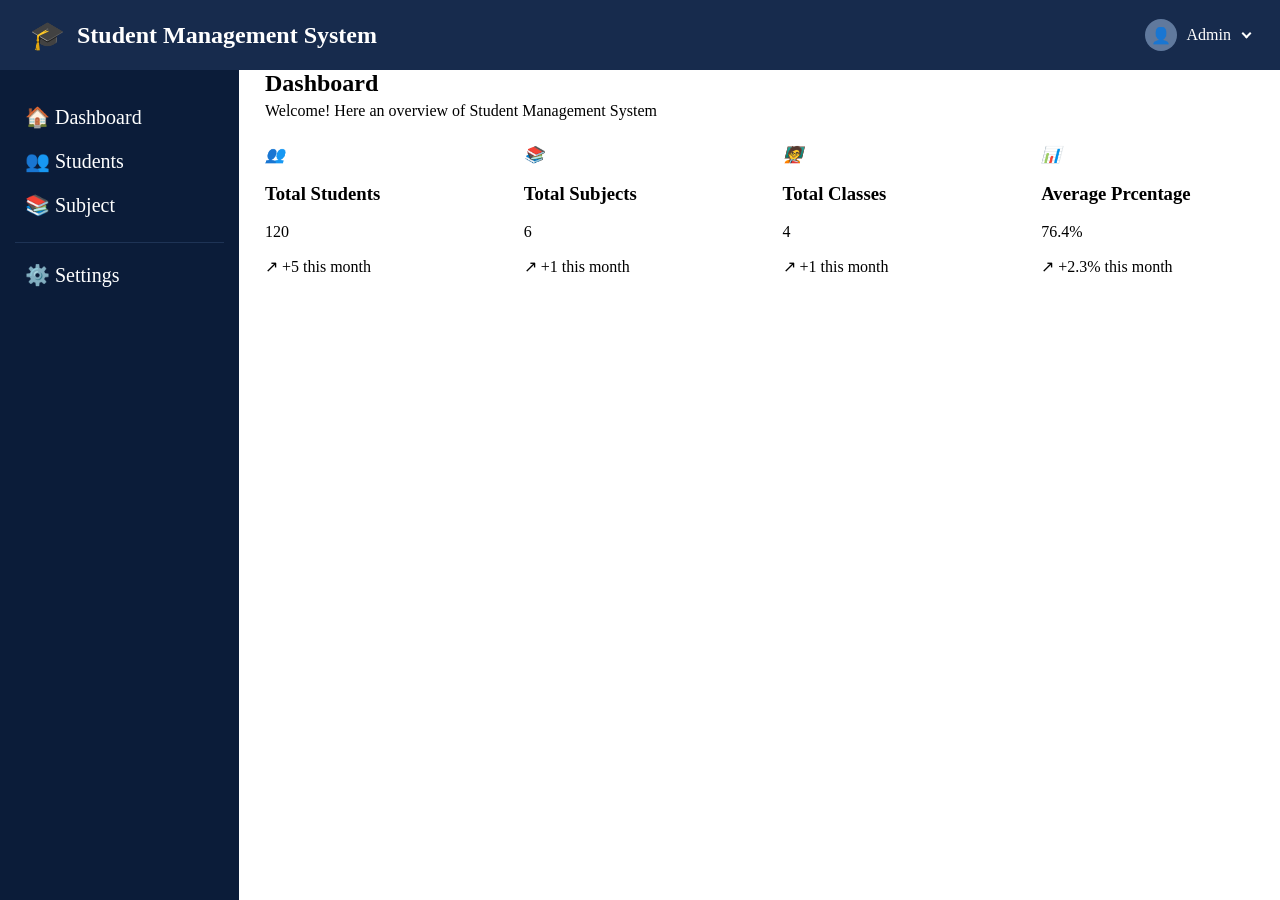
==== forntend/index.html @ 5d5eb93b "making new project" ====
<!DOCTYPE html>
<html lang="en">
<head>
    <meta charset="UTF-8">
    <meta name="viewport" content="width=device-width, initial-scale=1.0">
    <title>Student Management System</title>
    <link rel="stylesheet" href="style.css">
</head>
<body>
    <header class="top-header">

     <div class="logo-section">
         <span>🎓</span>
         <h2>Student Management System</h2>
     </div>

     <div class="profile">
         <div class="profile-icon">👤</div>

         <span>Admin</span>

         <span class="arrow"></span>
     </div>
     

    </header>
    <aside class="side-bar">
        <nav class="navigation">
            <a href="#" class="nav-item">🏠   Dashboard</a>
            <a href="#" class="nav-item">👥   Students</a>
            <a href="#" class="nav-item">📚   Subject</a>
            <a href="#" class="nav-item settings-item">⚙️   Settings</a>
        </nav>
    </aside>
    <main class="main-content">
        <div class="a1">
            <h2>Dashboard</h2>
            <p>Welcome! Here an overview of Student Management System</p>
        </div>
        <div class="stats">
            <div class="total-students">
                <i>👥</i>
                <h3>Total Students</h3>
                <p>120</p>
                <span class="change1">↗ +5 this month</span>
            </div>
            <div class="total-subjects">
                <i>📚</i>
                <h3>Total Subjects</h3>
                <p>6</p>
                <span class="change2">↗ +1 this month</span>
            </div>
            <div class="total-classes">
                <i>🧑‍🏫</i>
                <h3>Total Classes</h3>
                <p>4</p>
                <span class="change3">↗ +1 this month</span>
            </div>
            <div class="average-prcentage">
                <i>📊</i>
                <h3>Average Prcentage</h3>
                <p>76.4%</p>
                <span class="change4">↗ +2.3% this month</span>
            </div>
        </div>
    </main>
</body>

</html>
---- forntend/style.css ----
* {
    box-sizing: border-box;
}
body {
    margin: 0;
    height: 100%;
    overflow: hidden;
}
/* ===Header=== */
.top-header{
    position: fixed;
    top:0;
    width: 100%;
    height: 70px;
    display: flex;
    align-items: center;
    justify-content: space-between;
    padding: 0 30px;
    background: #172b4d;
    color: white;
    z-index: 1000;
}
.logo-section {
    display: flex;
    align-items: center;
    gap: 12px;
}
.logo-section span{
    font-size: 28px;
}
.logo-section h2 {
    margin: 0;
}
.profile{
    display: flex;
    align-items: center;
    gap:10px;
    cursor: pointer;
}
.profile-icon{
    width: 32px;
    height: 32px;
    border-radius: 50%;
    background: #60799d;
    display: flex;
    align-items: center;
    justify-content: center;
}
.arrow{
    width: 7px;
    height: 7px;
    border-right: 2px solid white;
    border-bottom: 2px solid white;
    transform: rotate(45deg);
    margin-left: 2px;
    margin-top: -4px;

}

/* ===Side Bar=== */
.side-bar{
    position: fixed;
    left: 0;
    top: 70px;
    width: 240px; 
    height:calc(100vh - 70px);
    background-color: #0b1c39;
    border-right: 1px solid white;
    padding: 25px 15px;
    display: flex;
    flex-direction: column;
    z-index: 999;
}
.nav-item{
    text-decoration: none;
    display: flex;
    align-items: center;
    font-size: 20px;
    gap:8px;
    padding: 10px;
    color: white;
    transition: 0.2s;
}
.nav-item:hover {
    background: #21262d;
    color: #f0f6fc; 
}
.nav-item.active {
    background: #238636; 
    color: white; 
}
.nav-item:last-child {
    border-top: 1px solid #1e3355;
    margin-top: 15px;
    padding-top: 20px;
}

/* ===Main=== */
.main-content{
    margin-left: 240px;
    margin-top: 60px;
    padding-left: 25px;
    padding-top: 10px;
    height: calc(100vh - 70px);
    overflow-y: auto;
}
.a1 h2{
    margin: 0 0 5px 0;
}
.a1 p{
    margin: 0;
}
/* .stats{
    display: flex;
    justify-content: space-between;
    align-items: center;
    margin-bottom: 30px;
    padding: 25px;
    background: #161b22; 
    border: 1px solid #30363d; 
    border-radius: 12px;
} */
.stats {
    display: grid;
    grid-template-columns: repeat(4, 1fr);
    gap: 20px;
    margin-top: 25px;
}
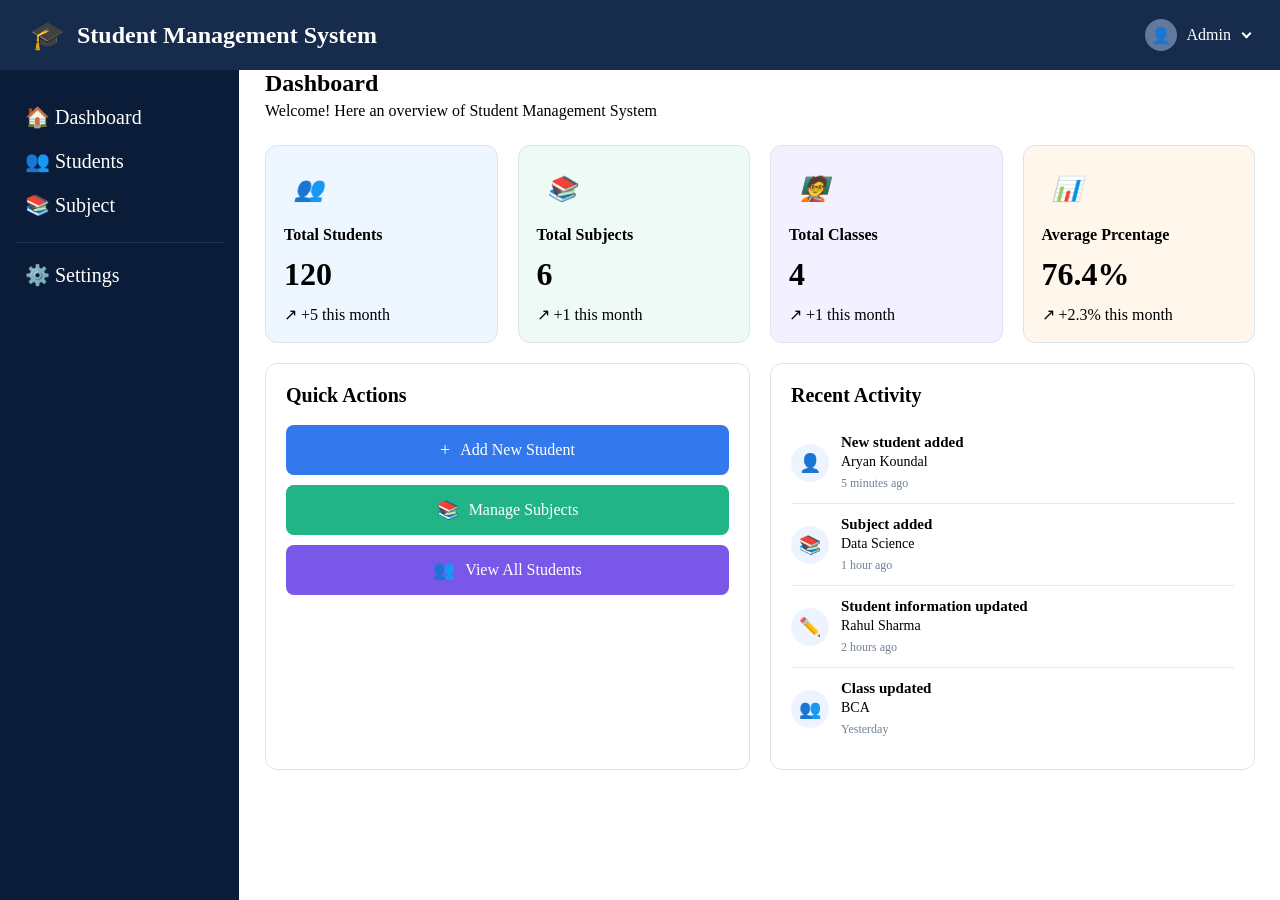
==== commit c0ca55d7: "progressing" ====
--- a/forntend/index.html
+++ b/forntend/index.html
@@ -27,16 +27,18 @@
     <aside class="side-bar">
         <nav class="navigation">
             <a href="#" class="nav-item">🏠   Dashboard</a>
-            <a href="#" class="nav-item">👥   Students</a>
+            <a href="Students.html" class="nav-item">👥   Students</a>
             <a href="#" class="nav-item">📚   Subject</a>
-            <a href="#" class="nav-item settings-item">⚙️   Settings</a>
+            <a href="settings.html" class="nav-item settings-item">⚙️   Settings</a>
         </nav>
     </aside>
     <main class="main-content">
+        <!-- ===Header=== -->
         <div class="a1">
             <h2>Dashboard</h2>
             <p>Welcome! Here an overview of Student Management System</p>
         </div>
+        <!-- ===Stats Card=== -->
         <div class="stats">
             <div class="total-students">
                 <i>👥</i>
@@ -56,13 +58,74 @@
                 <p>4</p>
                 <span class="change3">↗ +1 this month</span>
             </div>
-            <div class="average-prcentage">
+            <div class="average-percentage">
                 <i>📊</i>
                 <h3>Average Prcentage</h3>
                 <p>76.4%</p>
                 <span class="change4">↗ +2.3% this month</span>
             </div>
         </div>
+      <div class="dashboard-bottom">
+        <!-- ===Quick Actions -->
+         <div class="quick-actions">
+             <h3>Quick Actions</h3>
+             <a href="#" class="new-student">
+             <span class="action-icon">+</span>
+             <span >Add New Student</span>
+             </a>
+             <a href="#" class="manage-sub">
+             <span class="action-icon">📚</span>
+             <span >Manage Subjects</span>
+             </a>
+             <a href="#" class="all-students">
+             <span class="action-icon">👥</span>
+             <span >View All Students</span>
+             </a>
+         </div>
+         <div class="recent-activity">
+        <!-- ===Recent Activity Tab=== -->
+       <div class="recent-activity-tab">
+         <h3>Recent Activity</h3>
+
+         <div class="activity-item">
+           <span class="activity-icon">👤</span>
+           <div>
+             <strong>New student added</strong>
+             <p>Aryan Koundal</p>
+             <small>5 minutes ago</small>
+           </div>
+         </div>
+
+          <div class="activity-item">
+            <span class="activity-icon">📚</span>
+            <div>
+             <strong>Subject added</strong>
+             <p>Data Science</p>
+             <small>1 hour ago</small>
+            </div>
+          </div>
+
+          <div class="activity-item">
+            <span class="activity-icon">✏️</span>
+            <div>
+             <strong>Student information updated</strong>
+             <p>Rahul Sharma</p>
+             <small>2 hours ago</small>
+            </div>
+          </div>
+
+         <div class="activity-item">
+           <span class="activity-icon">👥</span>
+           <div>
+             <strong>Class updated</strong>
+             <p>BCA</p>
+             <small>Yesterday</small>
+           </div>
+          </div>
+       </div>
+      </div>
+
+</div>
     </main>
 </body>
 
--- a/forntend/style.css
+++ b/forntend/style.css
@@ -1,3 +1,12 @@
+.coming-soon-page {
+    display: flex;
+    justify-content: center;
+    align-items: center;
+    min-height: calc(100vh - 70px);
+}
+.coming-soon{
+    font-size: 100px;
+}
 * {
     box-sizing: border-box;
 }
@@ -99,10 +108,13 @@
 .main-content{
     margin-left: 240px;
     margin-top: 60px;
-    padding-left: 25px;
-    padding-top: 10px;
+    /* padding-left: 25px;
+    padding-top: 10px; */
+    padding: 10px 25px 25px;
     height: calc(100vh - 70px);
+    width: calc(100%-240px);
     overflow-y: auto;
+    overflow-x: hidden;
 }
 .a1 h2{
     margin: 0 0 5px 0;
@@ -125,4 +137,297 @@
     grid-template-columns: repeat(4, 1fr);
     gap: 20px;
     margin-top: 25px;
+    width: 100%;
+}
+
+/* ===Common card styling=== */
+.total-students,
+.total-subjects,
+.total-classes,
+.average-percentage{
+    padding: 18px;
+    border-radius: 12px;
+    min-height: 140px;
+    min-width: 0;
+    border:1px solid #dce4ee
+}
+.total-students{
+    background: #eef6ff;
+}
+.total-subjects{
+    background: #edfaf5;
+}
+.total-classes{
+    background: #f3f0ff;
+}
+.average-percentage{
+    background: #fff7eb;
+}
+.stats i {
+    display: flex;
+    align-items: center;
+    justify-content: center;
+
+    width: 50px;
+    height: 50px;
+
+    border-radius: 50%;
+    font-size: 24px;
+
+    margin-bottom: 12px;
+}
+
+/* Card headings */
+.stats h3 {
+    margin: 0 0 12px 0;
+    font-size: 16px;
+}
+
+/* Large number */
+.stats p {
+    margin: 0 0 12px 0;
+    font-size: 32px;
+    font-weight: bold;
+}
+
+/* Monthly change */
+.change {
+    color: #20b486;
+    font-size: 14px;
+}
+
+.arrow-up {
+    font-size: 18px;
+    font-weight: bold;
+}
+
+/* === Dashboard Bottom === */
+
+.dashboard-bottom {
+    display: grid;
+    grid-template-columns: 1fr 1fr;
+    gap: 20px;
+    margin-top: 20px;
+}
+
+/* === Quick Actions === */
+.quick-actions {
+    border: 1px solid #dce4ee;
+    border-radius: 12px;
+    padding: 20px;
+    background: white;
+}
+.quick-actions h3 {
+    margin: 0 0 18px 0;
+    font-size: 20px;
+}
+.quick-actions a {
+    display: flex;
+    align-items: center;
+    justify-content: center;
+    gap: 10px;
+    height: 50px;
+    margin-bottom: 10px;
+    border-radius: 8px;
+    text-decoration: none;
+    color: white;
+}
+.new-student {
+    background: #3478ed;
+}
+.manage-sub {
+    background: #20b486;
+}
+.all-students {
+    background: #7957e8;
+}
+.action-icon {
+    font-size: 18px;
+}
+
+
+/* === Recent Activity === */
+.recent-activity {
+    border: 1px solid #dce4ee;
+    border-radius: 12px;
+    padding: 20px;
+    background: white;
+}
+.recent-activity h3 {
+    margin: 0 0 15px 0;
+    font-size: 20px;
+}
+.activity-item {
+    display: flex;
+    align-items: center;
+    gap: 12px;
+    padding: 12px 0;
+    border-bottom: 1px solid #e5eaf0;
+}
+.activity-item:last-child {
+    border-bottom: none;
+}
+.activity-icon {
+    width: 38px;
+    height: 38px;
+    display: flex;
+    align-items: center;
+    justify-content: center;
+    border-radius: 50%;
+    background: #eef4ff;
+    font-size: 18px;
+}
+.activity-item strong {
+    display: block;
+    font-size: 15px;
+}
+.activity-item p {
+    margin: 3px 0;
+    font-size: 14px;
+}
+.activity-item small {
+    color: #718096;
+    font-size: 12px;
+}
+
+/* =====Students Section===== */
+.s1{
+    display: flex;
+    justify-content: space-between;
+    align-items: center;
+}
+.s1 h2 {
+    margin: 0 0 5px 0;
+}
+.s1 p {
+    margin: 0;
+}
+.add-student {
+    background: #287cf0;
+    color: white;
+    border: none;
+    border-radius: 6px;
+    padding: 10px 18px;
+    font-size: 14px;
+    cursor: pointer;
+    display: flex;
+    align-items: center;
+    gap: 8px;
+}
+.add-student:hover{
+    color: #072044;
+    background-color: #566277;
+}
+.add-student span {
+    font-size: 18px;
+}
+
+/* ===Search and Filter=== */
+.student-filters {
+    display: flex;
+    gap: 20px;
+    margin-top: 25px;
+    margin-bottom: 25px;
+}
+.search-box {
+    flex: 1;
+    display: flex;
+    align-items: center;
+    gap: 10px;
+    padding: 12px 15px;
+    border: 1px solid #dce4ee;
+    border-radius: 7px;
+    background: white;
+}
+.search-box input {
+    width: 100%;
+    border: none;
+    outline: none;
+    font-size: 14px;
+}
+.class-filter {
+    width: 30%;
+    display: flex;
+    align-items: center;
+    gap: 10px;
+    padding: 12px 15px;
+    border: 1px solid #dce4ee;
+    border-radius: 7px;
+    background: white;
+}
+.class-filter select {
+    width: 100%;
+    border: none;
+    outline: none;
+    background: white;
+    font-size: 14px;
+}
+
+/* ===Student Table=== */
+.student-table {
+    width: 100%;
+    margin-top: 20px;
+    background: white;
+    border: 1px solid #e1e8f0;
+    border-radius: 8px;
+    overflow-x: auto;
+}
+.student-table table {
+    width: 100%;
+    border-collapse: collapse;
+}
+.student-table th {
+    background: #f1f5f9;
+    color: #172b4d;
+    text-align: left;
+    padding: 16px 14px;
+    font-size: 14px;
+    font-weight: 600;
+}
+.student-table td {
+    padding: 14px;
+    border-top: 1px solid #e5eaf0;
+    color: #344563;
+    font-size: 14px;
+}
+.student-row:hover {
+    background: #ebeff5;
+}
+.student-actions {
+    white-space: nowrap;
+}
+.view-btn {
+    background: #287cf0;
+    color: white;
+    border: none;
+    border-radius: 6px;
+    padding: 8px 18px;
+    cursor: pointer;
+    margin-right: 8px;
+}
+.edit-btn {
+    background: white;
+    color: #344563;
+    border: 1px solid #dce4ee;
+    border-radius: 6px;
+    padding: 8px 18px;
+    cursor: pointer;
+    margin-right: 8px;
+}
+.delete-btn {
+    background: #fff5f5;
+    color: #ef4444;
+    border: 1px solid #ffd5d5;
+    border-radius: 6px;
+    padding: 8px 12px;
+    cursor: pointer;
+}
+.view-btn:hover {
+    background: #1769d5;
+}
+.edit-btn:hover {
+    background: #f1f5f9;
+}
+.delete-btn:hover {
+    background: #ffe5e5;
 }
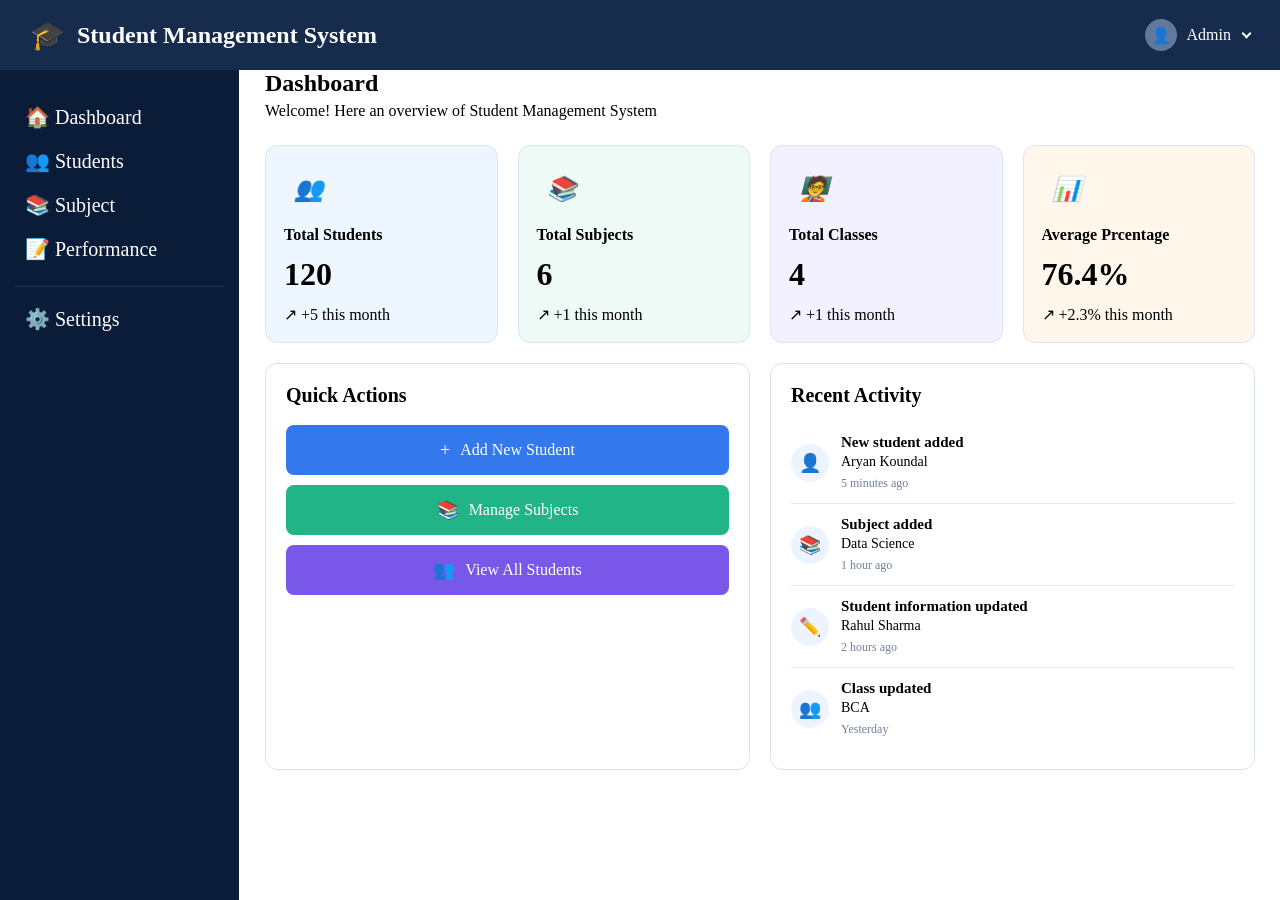
==== commit 4bfbaef0: "making marks section" ====
--- a/forntend/index.html
+++ b/forntend/index.html
@@ -28,7 +28,8 @@
         <nav class="navigation">
             <a href="#" class="nav-item">🏠   Dashboard</a>
             <a href="Students.html" class="nav-item">👥   Students</a>
-            <a href="#" class="nav-item">📚   Subject</a>
+            <a href="subjects.html" class="nav-item">📚   Subject</a>
+            <a href="marks.html" class="nav-item">📝   Performance</a>
             <a href="settings.html" class="nav-item settings-item">⚙️   Settings</a>
         </nav>
     </aside>
@@ -69,15 +70,15 @@
         <!-- ===Quick Actions -->
          <div class="quick-actions">
              <h3>Quick Actions</h3>
-             <a href="#" class="new-student">
+             <a href="students.html" class="new-student">
              <span class="action-icon">+</span>
              <span >Add New Student</span>
              </a>
-             <a href="#" class="manage-sub">
+             <a href="subjects.html" class="manage-sub">
              <span class="action-icon">📚</span>
              <span >Manage Subjects</span>
              </a>
-             <a href="#" class="all-students">
+             <a href="students.html" class="all-students">
              <span class="action-icon">👥</span>
              <span >View All Students</span>
              </a>
@@ -128,5 +129,5 @@
 </div>
     </main>
 </body>
-
+<script src="script.js"></script>
 </html>
--- a/forntend/style.css
+++ b/forntend/style.css
@@ -430,4 +430,1078 @@
 }
 .delete-btn:hover {
     background: #ffe5e5;
-}+}
+
+/* ===Subject Table=== */
+.subject-table {
+    width: 100%;
+    margin-top: 20px;
+    background: white;
+    border: 1px solid #e1e8f0;
+    border-radius: 8px;
+    overflow-x: auto;
+}
+.subject-table table {
+    width: 100%;
+    border-collapse: collapse;
+}
+.subject-table th {
+    background: #f1f5f9;
+    color: #172b4d;
+    text-align: left;
+    padding: 16px 14px;
+    font-size: 14px;
+    font-weight: 600;
+}
+.subject-table td {
+    padding: 14px;
+    border-top: 1px solid #e5eaf0;
+    color: #344563;
+    font-size: 14px;
+}
+.subject-row:hover {
+    background: #ebeff5;
+}
+.subject-actions {
+    white-space: nowrap;
+}
+
+/* ===Add Student=== */
+.student-modal {
+    display: none;
+
+    position: fixed;
+    top: 0;
+    left: 0;
+
+    width: 100%;
+    height: 100%;
+
+    background: rgba(0, 0, 0, 0.5);
+
+    align-items: center;
+    justify-content: center;
+
+    z-index: 1000;
+}
+.student-modal-content {
+    width: 450px;
+    max-width: 90%;
+
+    background: white;
+    border-radius: 10px;
+
+    padding: 25px;
+
+    box-shadow: 0 10px 30px rgba(0, 0, 0, 0.2);
+}
+.modal-header {
+    display: flex;
+    align-items: center;
+    justify-content: space-between;
+
+    margin-bottom: 20px;
+}
+
+.modal-header h2 {
+    margin: 0;
+}
+
+.close-modal {
+    border: none;
+    background: none;
+
+    font-size: 28px;
+    cursor: pointer;
+}
+.form-group {
+    display: flex;
+    flex-direction: column;
+
+    margin-bottom: 15px;
+}
+
+.form-group label {
+    margin-bottom: 6px;
+    font-weight: 600;
+}
+
+.form-group input,
+.form-group select {
+    padding: 10px;
+
+    border: 1px solid #d5dce5;
+    border-radius: 6px;
+
+    font-size: 14px;
+}
+
+.form-group input:focus,
+.form-group select:focus {
+    outline: none;
+    border-color: #3b82f6;
+}
+.modal-actions {
+    display: flex;
+    justify-content: flex-end;
+
+    gap: 10px;
+    margin-top: 20px;
+}
+
+.cancel-btn,
+.save-btn {
+    padding: 10px 18px;
+
+    border-radius: 6px;
+    cursor: pointer;
+
+    font-size: 14px;
+}
+
+.cancel-btn {
+    background: white;
+    border: 1px solid #d5dce5;
+}
+
+.save-btn {
+    background: #3b82f6;
+    color: white;
+    border: none;
+}
+
+/* === Edit Student Modal === */
+
+#edit-student-modal {
+    display: none;
+}
+
+/* Modal background */
+.student-modal {
+    position: fixed;
+    top: 0;
+    left: 0;
+
+    width: 100%;
+    height: 100%;
+
+    background: rgba(0, 0, 0, 0.5);
+
+    align-items: center;
+    justify-content: center;
+
+    z-index: 1000;
+}
+
+/* Modal box */
+.student-modal-content {
+    width: 450px;
+    max-width: 90%;
+    max-height: 90vh;
+    overflow-y: auto;
+
+    background: white;
+    border-radius: 10px;
+    padding: 25px;
+
+    box-shadow: 0 10px 30px rgba(0, 0, 0, 0.2);
+}
+
+/* Modal heading */
+.modal-header {
+    display: flex;
+    align-items: center;
+    justify-content: space-between;
+
+    margin-bottom: 20px;
+}
+
+.modal-header h2 {
+    margin: 0;
+}
+
+/* Close button */
+.close-modal {
+    border: none;
+    background: none;
+
+    font-size: 28px;
+    cursor: pointer;
+}
+
+/* Form fields */
+.form-group {
+    display: flex;
+    flex-direction: column;
+
+    margin-bottom: 15px;
+}
+
+.form-group label {
+    margin-bottom: 6px;
+    font-weight: 600;
+}
+
+.form-group input,
+.form-group select {
+    padding: 10px;
+
+    border: 1px solid #d5dce5;
+    border-radius: 6px;
+
+    font-size: 14px;
+}
+
+.form-group input:focus,
+.form-group select:focus {
+    outline: none;
+    border-color: #3b82f6;
+}
+
+/* Modal buttons */
+.modal-actions {
+    display: flex;
+    justify-content: flex-end;
+
+    gap: 10px;
+    margin-top: 20px;
+}
+
+.cancel-btn,
+.save-btn {
+    padding: 10px 18px;
+
+    border-radius: 6px;
+    cursor: pointer;
+
+    font-size: 14px;
+}
+
+.cancel-btn {
+    background: white;
+    border: 1px solid #d5dce5;
+}
+
+.save-btn {
+    background: #3b82f6;
+    color: white;
+    border: none;
+}
+
+.save-btn:hover {
+    background: #2563eb;
+}
+
+.cancel-btn:hover {
+    background: #f1f5f9;
+}
+
+/* ===Add Subject=== */
+
+.subject-modal {
+    display: none;
+    position: fixed;
+    top: 0;
+    left: 0;
+    width: 100%;
+    height: 100%;
+    background: rgba(0, 0, 0, 0.5);
+
+    align-items: center;
+    justify-content: center;
+
+    z-index: 1100;
+}
+
+/* Modal Box */
+
+.subject-modal-content {
+    width: 500px;
+    max-width: 90%;
+    background: white;
+    border-radius: 10px;
+    padding: 25px;
+    box-shadow: 0 10px 30px rgba(0, 0, 0, 0.2);
+}
+
+/* Modal Header */
+
+.subject-modal-header {
+    display: flex;
+    align-items: center;
+    justify-content: space-between;
+    margin-bottom: 25px;
+}
+
+.subject-modal-header h2 {
+    margin: 0;
+    color: #172b4d;
+    font-size: 22px;
+}
+
+/* Close Button */
+
+.close-subject-modal {
+    border: none;
+    background: none;
+    font-size: 28px;
+    color: #718096;
+    cursor: pointer;
+    line-height: 1;
+}
+
+.close-subject-modal:hover {
+    color: #172b4d;
+}
+
+/* Form */
+
+#subject-form {
+    display: flex;
+    flex-direction: column;
+    gap: 18px;
+}
+
+/* Form Group */
+
+.form-group {
+    display: flex;
+    flex-direction: column;
+    gap: 7px;
+}
+
+.form-group label {
+    font-size: 14px;
+    font-weight: 600;
+    color: #344563;
+}
+
+.form-group input,
+.form-group textarea {
+    width: 100%;
+    padding: 11px 12px;
+    border: 1px solid #dce4ee;
+    border-radius: 6px;
+    outline: none;
+    font-size: 14px;
+    font-family: inherit;
+}
+
+.form-group input:focus,
+.form-group textarea:focus {
+    border-color: #287cf0;
+}
+
+.form-group textarea {
+    resize: vertical;
+}
+
+/* Form Buttons */
+
+.subject-form-actions {
+    display: flex;
+    justify-content: flex-end;
+    gap: 10px;
+    margin-top: 5px;
+}
+
+.cancel-btn {
+    background: white;
+    color: #344563;
+    border: 1px solid #dce4ee;
+    border-radius: 6px;
+    padding: 10px 18px;
+    font-size: 14px;
+    cursor: pointer;
+}
+
+.cancel-btn:hover {
+    background: #f1f5f9;
+}
+
+.save-subject-btn {
+    background: #287cf0;
+    color: white;
+    border: none;
+    border-radius: 6px;
+    padding: 10px 18px;
+    font-size: 14px;
+    cursor: pointer;
+}
+
+.save-subject-btn:hover {
+    background: #1769d5;
+}
+
+
+/* ===marks management=== */
+
+.add-marks {
+    background: #287cf0;
+    color: white;
+    border: none;
+    border-radius: 6px;
+    padding: 10px 18px;
+    font-size: 14px;
+    cursor: pointer;
+    display: flex;
+    align-items: center;
+    gap: 8px;
+}
+.add-marks:hover{
+    color: #072044;
+    background-color: #566277;
+}
+.add-marks span {
+    font-size: 18px;
+}
+
+
+/* add student marks */
+
+.marks-modal {
+    display: none;
+    position: fixed;
+    inset: 0;
+    z-index: 2000;
+    background: rgba(15, 23, 42, 0.55);
+    justify-content: center;
+    align-items: center;
+    padding: 20px;
+}
+
+.marks-modal-content {
+    background: white;
+    width: 100%;
+    max-width: 520px;
+    max-height: 90vh;
+    overflow-y: auto;
+    border-radius: 12px;
+    padding: 25px;
+    box-shadow: 0 15px 45px rgba(0, 0, 0, 0.2);
+    box-sizing: border-box;
+}
+
+.header-modal {
+    display: flex;
+    justify-content: space-between;
+    align-items: center;
+    gap: 15px;
+    padding-bottom: 18px;
+    margin-bottom: 22px;
+    border-bottom: 1px solid #e5e7eb;
+}
+
+.modal-header {
+    color: #172b4d;
+    font-size: 22px;
+    margin: 0;
+}
+
+.close-modal {
+    background: #f3f4f6;
+    color: #374151;
+    border: none;
+    width: 35px;
+    height: 35px;
+    border-radius: 6px;
+    font-size: 25px;
+    cursor: pointer;
+}
+
+.close-modal:hover {
+    background: #e5e7eb;
+}
+
+/* Form Fields */
+
+.makrs-form {
+    display: flex;
+    flex-direction: column;
+    gap: 18px;
+}
+
+.form-group {
+    display: flex;
+    flex-direction: column;
+    gap: 8px;
+}
+
+.form-group label {
+    color: #374151;
+    font-size: 14px;
+    font-weight: 600;
+}
+
+.form-group input,
+.form-group select {
+    width: 100%;
+    box-sizing: border-box;
+    padding: 12px 13px;
+    border: 1px solid #d1d5db;
+    border-radius: 6px;
+    font-size: 14px;
+    outline: none;
+    background: white;
+    transition: border-color 0.2s, box-shadow 0.2s;
+}
+
+.form-group input:focus,
+.form-group select:focus {
+    border-color: #2563eb;
+    box-shadow: 0 0 0 3px rgba(37, 99, 235, 0.12);
+}
+
+.form-group input::placeholder {
+    color: #9ca3af;
+}
+
+/* Add Subject Button */
+
+.add-subject1 {
+    display: inline-flex;
+    align-items: center;
+    justify-content: center;
+    gap: 8px;
+    background: #2563eb;
+    color: white;
+    border: none;
+    border-radius: 6px;
+    padding: 11px 16px;
+    font-size: 14px;
+    font-weight: 600;
+    cursor: pointer;
+}
+
+.add-subject1:hover {
+    background: #1d4ed8;
+}
+
+.add-subject1 span {
+    font-size: 19px;
+    line-height: 1;
+}
+
+
+```css
+/* ========================================
+   PERFORMANCE / MARKS PAGE
+======================================== */
+
+/* Page Header */
+.s1 {
+    display: flex;
+    justify-content: space-between;
+    align-items: center;
+    gap: 20px;
+    margin-bottom: 25px;
+}
+
+.s1 h2 {
+    color: #172b4d;
+    font-size: 26px;
+    margin: 0 0 8px;
+}
+
+.s1 p {
+    color: #6b7280;
+    font-size: 14px;
+    margin: 0;
+}
+
+/* Add Marks Button */
+.add-marks {
+    display: flex;
+    align-items: center;
+    justify-content: center;
+    gap: 8px;
+    background: #2563eb;
+    color: white;
+    border: none;
+    border-radius: 6px;
+    padding: 12px 18px;
+    font-size: 14px;
+    font-weight: 600;
+    cursor: pointer;
+    white-space: nowrap;
+    transition: background 0.2s;
+}
+
+.add-marks:hover {
+    background: #1d4ed8;
+}
+
+.add-marks span {
+    font-size: 20px;
+    line-height: 1;
+}
+
+/* Search and Class Filter */
+.marks-controls {
+    display: flex;
+    justify-content: space-between;
+    align-items: center;
+    gap: 18px;
+    flex-wrap: wrap;
+    background: white;
+    padding: 18px;
+    border-radius: 10px;
+    margin-bottom: 25px;
+    box-shadow: 0 2px 8px rgba(0, 0, 0, 0.05);
+}
+
+.marks-search {
+    display: flex;
+    align-items: center;
+    gap: 10px;
+    flex: 1;
+    min-width: 250px;
+}
+
+#search-marks {
+    flex: 1;
+    min-width: 0;
+    padding: 11px 13px;
+    border: 1px solid #d1d5db;
+    border-radius: 6px;
+    outline: none;
+    font-size: 14px;
+}
+
+#search-marks:focus {
+    border-color: #2563eb;
+    box-shadow: 0 0 0 3px rgba(37, 99, 235, 0.1);
+}
+
+#search-btn {
+    padding: 11px 16px;
+    background: #2563eb;
+    color: white;
+    border: none;
+    border-radius: 6px;
+    cursor: pointer;
+    font-size: 14px;
+    font-weight: 600;
+    white-space: nowrap;
+}
+
+#search-btn:hover {
+    background: #1d4ed8;
+}
+
+.class-filter {
+    display: flex;
+    align-items: center;
+    gap: 10px;
+}
+
+.class-filter label {
+    color: #374151;
+    font-size: 14px;
+    font-weight: 600;
+    white-space: nowrap;
+}
+
+#select-class {
+    min-width: 150px;
+    padding: 11px 12px;
+    border: 1px solid #d1d5db;
+    border-radius: 6px;
+    background: white;
+    color: #374151;
+    font-size: 14px;
+    outline: none;
+    cursor: pointer;
+}
+
+#select-class:focus {
+    border-color: #2563eb;
+}
+
+/* Student Marks Container */
+.marks-container {
+    display: flex;
+    flex-direction: column;
+    gap: 24px;
+}
+
+/* Individual Student Card */
+.student-marks-card {
+    background: white;
+    border-radius: 10px;
+    padding: 24px;
+    box-shadow: 0 3px 12px rgba(0, 0, 0, 0.06);
+    border: 1px solid #e5e7eb;
+}
+
+/* Student Details and Performance Summary */
+.student-marks-header {
+    display: flex;
+    justify-content: space-between;
+    align-items: center;
+    gap: 25px;
+    flex-wrap: wrap;
+    padding-bottom: 22px;
+    margin-bottom: 20px;
+    border-bottom: 1px solid #e5e7eb;
+}
+
+.student-info {
+    flex: 1;
+    min-width: 180px;
+}
+
+.student-name {
+    color: #172b4d;
+    font-size: 20px;
+    margin: 0 0 10px;
+}
+
+.student-rollno,
+.student-class {
+    color: #6b7280;
+    font-size: 14px;
+    margin: 6px 0;
+}
+
+/* Total Marks and Percentage */
+.student-performance {
+    display: flex;
+    gap: 15px;
+}
+
+.total-marks,
+.percentage {
+    min-width: 125px;
+    padding: 15px 18px;
+    border-radius: 8px;
+    background: #f3f6fc;
+    text-align: center;
+}
+
+.total-marks span,
+.percentage span {
+    display: block;
+    color: #6b7280;
+    font-size: 13px;
+    margin-bottom: 8px;
+}
+
+.total-marks-value,
+.percentage-value {
+    color: #172b4d;
+    font-size: 23px;
+    margin: 0;
+}
+
+/* Subject Marks Table */
+.marks-table-container {
+    width: 100%;
+    overflow-x: auto;
+}
+
+.marks-table {
+    width: 100%;
+    border-collapse: collapse;
+    min-width: 550px;
+}
+
+.marks-table thead {
+    background: #f3f6fc;
+}
+
+.marks-table th {
+    color: #374151;
+    font-size: 13px;
+    font-weight: 600;
+    text-align: left;
+    padding: 14px 15px;
+    border-bottom: 1px solid #e5e7eb;
+    white-space: nowrap;
+}
+
+.marks-table td {
+    color: #4b5563;
+    font-size: 14px;
+    padding: 14px 15px;
+    border-bottom: 1px solid #e5e7eb;
+}
+
+.marks-table tbody tr:hover {
+    background: #f9fafb;
+}
+
+.marks-table tbody tr:last-child td {
+    border-bottom: none;
+}
+
+/* Table Action Buttons */
+.marks-table .edit-btn,
+.marks-table .delete-btn {
+    padding: 7px 11px;
+    border: none;
+    border-radius: 5px;
+    font-size: 12px;
+    font-weight: 600;
+    cursor: pointer;
+    margin-right: 5px;
+}
+
+.marks-table .edit-btn {
+    background: #dbeafe;
+    color: #1d4ed8;
+}
+
+.marks-table .edit-btn:hover {
+    background: #bfdbfe;
+}
+
+.marks-table .delete-btn {
+    background: #fee2e2;
+    color: #b91c1c;
+}
+
+.marks-table .delete-btn:hover {
+    background: #fecaca;
+}
+
+/* Marks Modal Background */
+.marks-modal {
+    display: none;
+    position: fixed;
+    inset: 0;
+    z-index: 2000;
+    background: rgba(15, 23, 42, 0.55);
+    justify-content: center;
+    align-items: center;
+    padding: 20px;
+    box-sizing: border-box;
+}
+
+/* Modal Content */
+.marks-modal-content {
+    background: white;
+    width: 100%;
+    max-width: 520px;
+    max-height: 90vh;
+    overflow-y: auto;
+    border-radius: 12px;
+    padding: 25px;
+    box-shadow: 0 15px 45px rgba(0, 0, 0, 0.2);
+    box-sizing: border-box;
+}
+
+/* Modal Header */
+.header-modal {
+    display: flex;
+    justify-content: space-between;
+    align-items: center;
+    gap: 15px;
+    padding-bottom: 18px;
+    margin-bottom: 22px;
+    border-bottom: 1px solid #e5e7eb;
+}
+
+.modal-header {
+    color: #172b4d;
+    font-size: 22px;
+    margin: 0;
+}
+
+.close-modal {
+    background: #f3f4f6;
+    color: #374151;
+    border: none;
+    width: 35px;
+    height: 35px;
+    border-radius: 6px;
+    font-size: 25px;
+    cursor: pointer;
+}
+
+.close-modal:hover {
+    background: #e5e7eb;
+}
+
+/* Marks Form */
+.makrs-form {
+    display: flex;
+    flex-direction: column;
+    gap: 18px;
+}
+
+.form-group {
+    display: flex;
+    flex-direction: column;
+    gap: 8px;
+}
+
+.form-group label {
+    color: #374151;
+    font-size: 14px;
+    font-weight: 600;
+}
+
+.form-group input,
+.form-group select {
+    width: 100%;
+    box-sizing: border-box;
+    padding: 12px 13px;
+    border: 1px solid #d1d5db;
+    border-radius: 6px;
+    font-size: 14px;
+    outline: none;
+    background: white;
+}
+
+.form-group input:focus,
+.form-group select:focus {
+    border-color: #2563eb;
+    box-shadow: 0 0 0 3px rgba(37, 99, 235, 0.12);
+}
+
+/* Add Subject Button */
+.add-subject1 {
+    display: inline-flex;
+    align-items: center;
+    justify-content: center;
+    gap: 8px;
+    background: #eff6ff;
+    color: #1d4ed8;
+    border: 1px solid #bfdbfe;
+    border-radius: 6px;
+    padding: 10px 14px;
+    font-size: 14px;
+    font-weight: 600;
+    cursor: pointer;
+}
+
+.add-subject1:hover {
+    background: #dbeafe;
+}
+
+.add-subject1 span {
+    font-size: 19px;
+    line-height: 1;
+}
+
+/* Save and Cancel Buttons */
+.form-actions {
+    display: flex;
+    justify-content: flex-end;
+    gap: 10px;
+    margin-top: 8px;
+}
+
+.save-marks,
+.cancel-marks {
+    padding: 11px 17px;
+    border: none;
+    border-radius: 6px;
+    font-size: 14px;
+    font-weight: 600;
+    cursor: pointer;
+}
+
+.save-marks {
+    background: #2563eb;
+    color: white;
+}
+
+.save-marks:hover {
+    background: #1d4ed8;
+}
+
+.cancel-marks {
+    background: #f3f4f6;
+    color: #374151;
+}
+
+.cancel-marks:hover {
+    background: #e5e7eb;
+}
+
+/* Responsive Layout */
+@media (max-width: 700px) {
+    .s1 {
+        align-items: flex-start;
+        flex-direction: column;
+    }
+
+    .marks-controls {
+        align-items: stretch;
+        flex-direction: column;
+    }
+
+    .marks-search {
+        min-width: 0;
+        width: 100%;
+    }
+
+    .class-filter {
+        justify-content: space-between;
+    }
+
+    #select-class {
+        flex: 1;
+    }
+
+    .student-marks-card {
+        padding: 16px;
+    }
+
+    .student-marks-header {
+        align-items: stretch;
+        flex-direction: column;
+    }
+
+    .student-performance {
+        flex-wrap: wrap;
+    }
+
+    .total-marks,
+    .percentage {
+        flex: 1;
+    }
+
+    .marks-modal-content {
+        padding: 20px;
+    }
+}
+
+@media (max-width: 420px) {
+    .marks-search {
+        align-items: stretch;
+        flex-direction: column;
+    }
+
+    #search-btn {
+        width: 100%;
+    }
+
+    .student-performance {
+        flex-direction: column;
+    }
+
+    .form-actions {
+        flex-direction: column;
+    }
+
+    .save-marks,
+    .cancel-marks {
+        width: 100%;
+    }
+}
+
+/* Responsive
+
+@media (max-width: 700px) {
+    .s1 {
+        align-items: flex-start;
+        flex-direction: column;
+    }
+
+    .marks-modal-content {
+        padding: 20px;
+    }
+} */
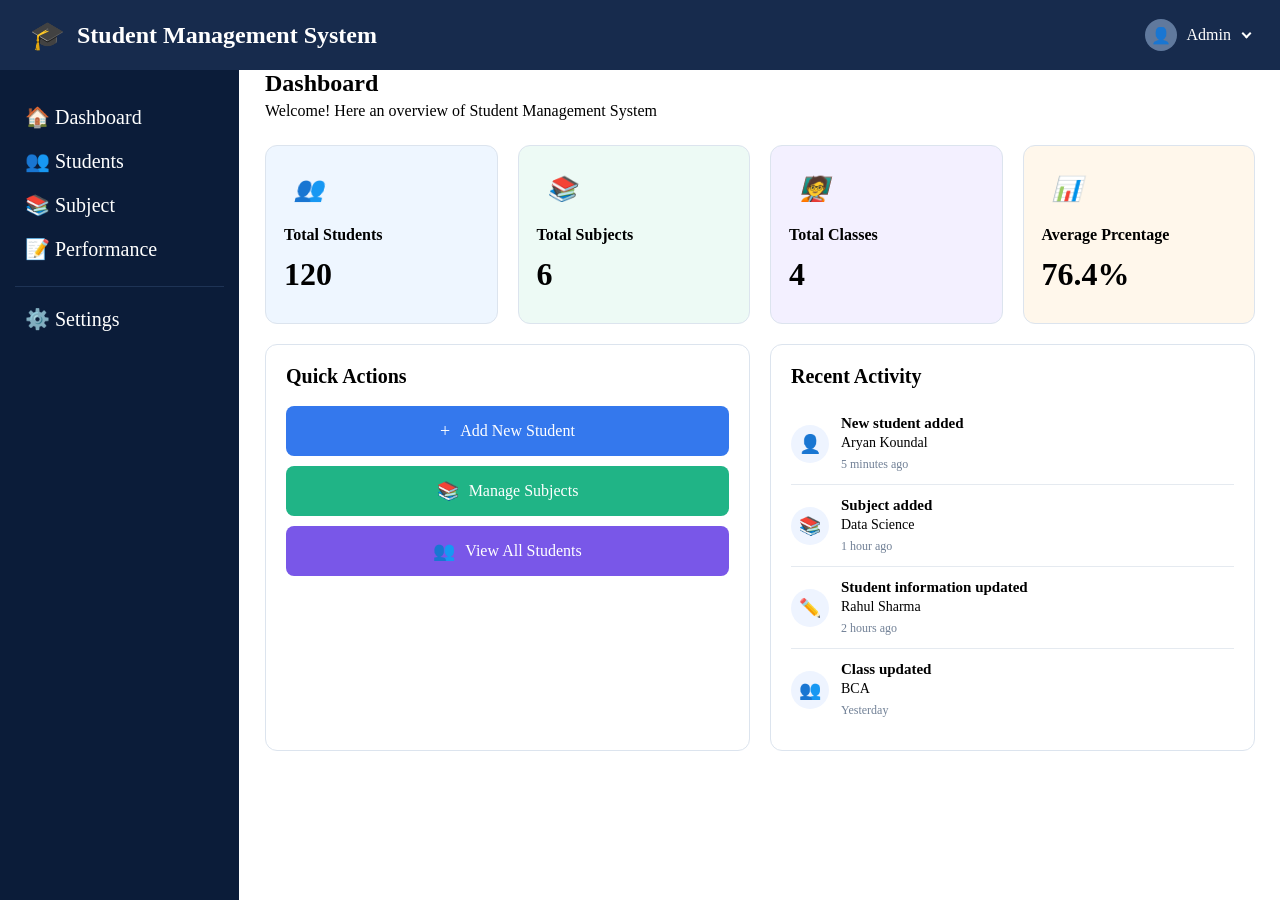
==== commit 41990f98: "adding new features" ====
--- a/forntend/index.html
+++ b/forntend/index.html
@@ -29,7 +29,7 @@
             <a href="#" class="nav-item">🏠   Dashboard</a>
             <a href="Students.html" class="nav-item">👥   Students</a>
             <a href="subjects.html" class="nav-item">📚   Subject</a>
-            <a href="marks.html" class="nav-item">📝   Performance</a>
+            <a href="performance.html" class="nav-item">📝   Performance</a>
             <a href="settings.html" class="nav-item settings-item">⚙️   Settings</a>
         </nav>
     </aside>
@@ -44,26 +44,26 @@
             <div class="total-students">
                 <i>👥</i>
                 <h3>Total Students</h3>
-                <p>120</p>
-                <span class="change1">↗ +5 this month</span>
+                <p class="student-count">120</p>
+                <!-- <span class="change1">↗ +5 this month</span> -->
             </div>
             <div class="total-subjects">
                 <i>📚</i>
                 <h3>Total Subjects</h3>
-                <p>6</p>
-                <span class="change2">↗ +1 this month</span>
+                <p class="subject-count">6</p>
+                <!-- <span class="change2">↗ +1 this month</span> -->
             </div>
             <div class="total-classes">
                 <i>🧑‍🏫</i>
                 <h3>Total Classes</h3>
                 <p>4</p>
-                <span class="change3">↗ +1 this month</span>
+                <!-- <span class="change3">↗ +1 this month</span> -->
             </div>
             <div class="average-percentage">
                 <i>📊</i>
                 <h3>Average Prcentage</h3>
-                <p>76.4%</p>
-                <span class="change4">↗ +2.3% this month</span>
+                <p class="average">76.4%</p>
+                <!-- <span class="change4">↗ +2.3% this month</span> -->
             </div>
         </div>
       <div class="dashboard-bottom">
--- a/forntend/style.css
+++ b/forntend/style.css
@@ -983,7 +983,6 @@
 }
 
 
-```css
 /* ========================================
    PERFORMANCE / MARKS PAGE
 ======================================== */
@@ -1035,89 +1034,6 @@
     font-size: 20px;
     line-height: 1;
 }
-
-/* Search and Class Filter */
-.marks-controls {
-    display: flex;
-    justify-content: space-between;
-    align-items: center;
-    gap: 18px;
-    flex-wrap: wrap;
-    background: white;
-    padding: 18px;
-    border-radius: 10px;
-    margin-bottom: 25px;
-    box-shadow: 0 2px 8px rgba(0, 0, 0, 0.05);
-}
-
-.marks-search {
-    display: flex;
-    align-items: center;
-    gap: 10px;
-    flex: 1;
-    min-width: 250px;
-}
-
-#search-marks {
-    flex: 1;
-    min-width: 0;
-    padding: 11px 13px;
-    border: 1px solid #d1d5db;
-    border-radius: 6px;
-    outline: none;
-    font-size: 14px;
-}
-
-#search-marks:focus {
-    border-color: #2563eb;
-    box-shadow: 0 0 0 3px rgba(37, 99, 235, 0.1);
-}
-
-#search-btn {
-    padding: 11px 16px;
-    background: #2563eb;
-    color: white;
-    border: none;
-    border-radius: 6px;
-    cursor: pointer;
-    font-size: 14px;
-    font-weight: 600;
-    white-space: nowrap;
-}
-
-#search-btn:hover {
-    background: #1d4ed8;
-}
-
-.class-filter {
-    display: flex;
-    align-items: center;
-    gap: 10px;
-}
-
-.class-filter label {
-    color: #374151;
-    font-size: 14px;
-    font-weight: 600;
-    white-space: nowrap;
-}
-
-#select-class {
-    min-width: 150px;
-    padding: 11px 12px;
-    border: 1px solid #d1d5db;
-    border-radius: 6px;
-    background: white;
-    color: #374151;
-    font-size: 14px;
-    outline: none;
-    cursor: pointer;
-}
-
-#select-class:focus {
-    border-color: #2563eb;
-}
-
 /* Student Marks Container */
 .marks-container {
     display: flex;
@@ -1141,9 +1057,25 @@
     align-items: center;
     gap: 25px;
     flex-wrap: wrap;
-    padding-bottom: 22px;
-    margin-bottom: 20px;
-    border-bottom: 1px solid #e5e7eb;
+    padding-bottom: 0;
+    margin-bottom: 0;
+    border-bottom: none;
+}
+
+.toggle-marks-btn {
+    background: none;
+    border: 1px solid #d1d5db;
+    border-radius: 5px;
+    padding: 2px 7px;
+    font-size: 16px;
+    color: #172b4d;
+    cursor: pointer;
+    line-height: 1;
+}
+
+.toggle-marks-btn:hover {
+    background-color: #f1f5f9;
+    border-color: #94a3b8;
 }
 
 .student-info {
@@ -1198,7 +1130,9 @@
 .marks-table-container {
     width: 100%;
     overflow-x: auto;
-}
+    margin-top: 16px;
+}
+
 
 .marks-table {
     width: 100%;
@@ -1504,4 +1438,53 @@
     .marks-modal-content {
         padding: 20px;
     }
-} */+} */
+
+
+/* ===edit subject marks form=== */
+
+#edit-marks-modal {
+    display: none;
+}
+
+#edit-marks-modal {
+    position: fixed;
+    top: 0;
+    left: 0;
+    width: 100%;
+    height: 100%;
+    justify-content: center;
+    align-items: center;
+    background: rgba(0, 0, 0, 0.4);
+    z-index: 2000;
+}
+/* Modal background */
+.marks-modal {
+    position: fixed;
+    top: 0;
+    left: 0;
+
+    width: 100%;
+    height: 100%;
+
+    background: rgba(0, 0, 0, 0.5);
+
+    align-items: center;
+    justify-content: center;
+
+    z-index: 1000;
+}
+
+/* Modal box */
+.marks-modal-content {
+    width: 450px;
+    max-width: 90%;
+    max-height: 90vh;
+    overflow-y: auto;
+
+    background: white;
+    border-radius: 10px;
+    padding: 25px;
+
+    box-shadow: 0 10px 30px rgba(0, 0, 0, 0.2);
+}
